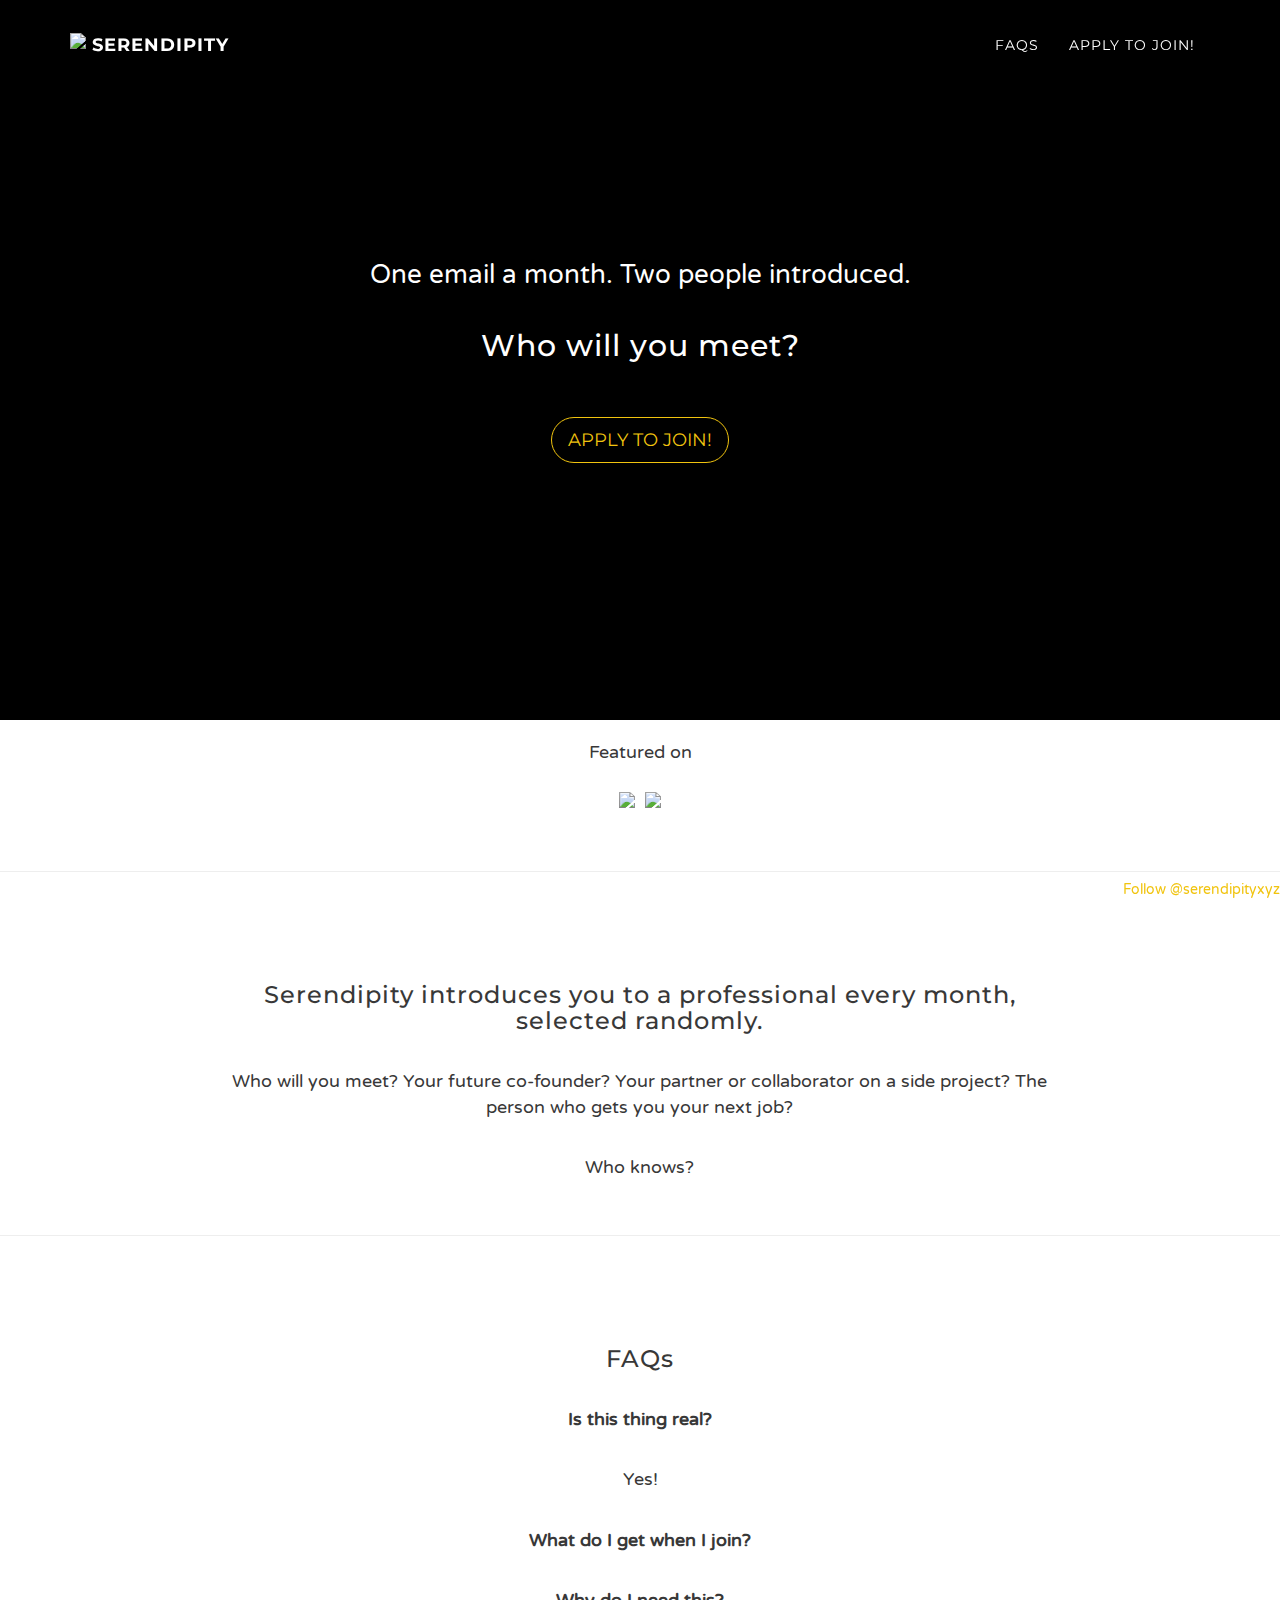
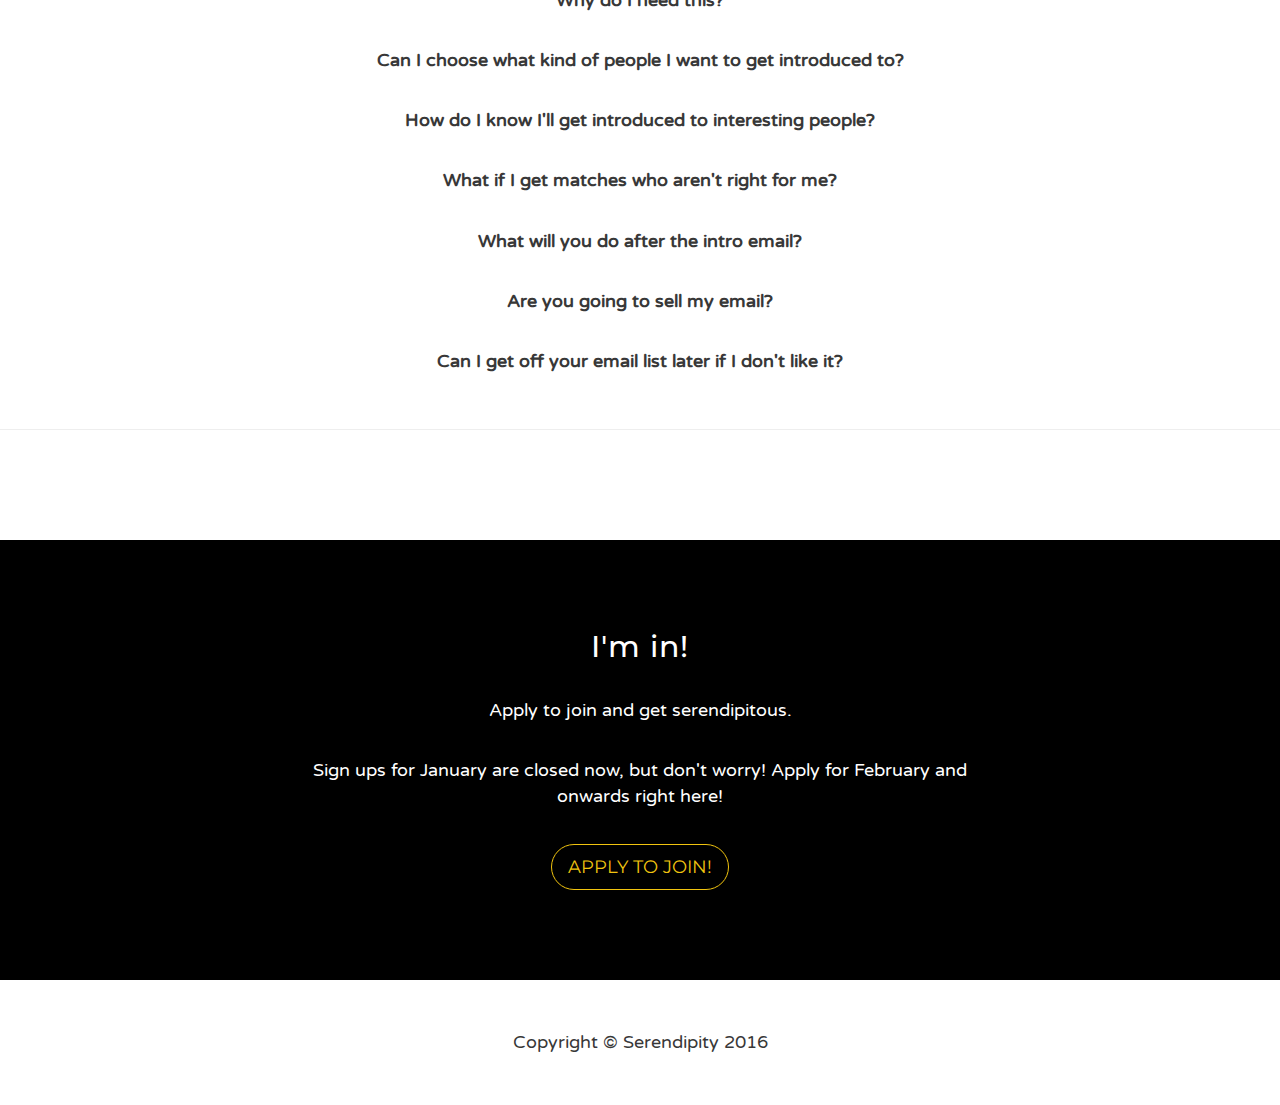
==== index.html @ 8b96f051 "Update index.html" ====
<!DOCTYPE html>
<html lang="en">

<head>

    <meta charset="utf-8">
    <meta http-equiv="X-UA-Compatible" content="IE=edge">
    <meta name="viewport" content="width=device-width, initial-scale=1">
    <meta name="description" content="">
    <meta name="author" content="">

    <title>Serendipity - One email every month. Two people introduced.</title>
    <link rel="icon" href="http://i.imgur.com/Yz4A1Bj.png" type="image/gif" sizes="16x16">

    <!-- Bootstrap Core CSS -->
    <link href="bootstrap.min.css" rel="stylesheet">

    <!-- Custom CSS -->
    <link href="grayscale.css" rel="stylesheet">

    <!-- Custom Fonts -->
    <link rel="stylesheet" href="https://maxcdn.bootstrapcdn.com/font-awesome/4.4.0/css/font-awesome.min.css">
    <link href='https://fonts.googleapis.com/css?family=Montserrat' rel='stylesheet' type='text/css'>
    <link href='https://fonts.googleapis.com/css?family=Varela+Round' rel='stylesheet' type='text/css'>

    <!-- HTML5 Shim and Respond.js IE8 support of HTML5 elements and media queries -->
    <!-- WARNING: Respond.js doesn't work if you view the page via file:// -->
    <!--[if lt IE 9]>
        <script src="https://oss.maxcdn.com/libs/html5shiv/3.7.0/html5shiv.js"></script>
        <script src="https://oss.maxcdn.com/libs/respond.js/1.4.2/respond.min.js"></script>
    <![endif]-->
    <meta name="google-site-verification" content="28m74o9dA60mGD3fn4cPg3nsKk5irA3Jz4D-Pbw8WRc" />

</head>

<body id="page-top" data-spy="scroll" data-target=".navbar-fixed-top">

    <!-- Navigation -->
    <nav class="navbar navbar-custom navbar-fixed-top" role="navigation">
        <div class="container">
            <div class="navbar-header">
                <button type="button" class="navbar-toggle" data-toggle="collapse" data-target=".navbar-main-collapse">
                    <i class="fa fa-bars"></i>
                </button>
                <a class="navbar-brand page-scroll" href="#page-top">
                    <span><img style="max-width:45px; margin-top: -10px;" src="http://i.imgur.com/E6O4KCc.png" /></span> Serendipity
                </a>
            </div>

            <!-- Collect the nav links, forms, and other content for toggling -->
            <div class="collapse navbar-collapse navbar-right navbar-main-collapse">
                <ul class="nav navbar-nav">
                    <!-- Hidden li included to remove active class from about link when scrolled up past about section -->
                    <li class="hidden">
                        <a href="#page-top"></a>
                    </li>
                    <li>
                        <a class="page-scroll" href="#faq">FAQs</a>
                    </li>
                    <li>
                        <a class="page-scroll" href="#signup">Apply to Join!</a>
                    </li>
                    
                </ul>
            </div>
            <!-- /.navbar-collapse -->
        </div>
        <!-- /.container -->
    </nav>

    <!-- Intro Header -->
    <header class="intro">
        <div class="intro-body">
            <div class="container">
                <div class="row">
                    <div class="col-md-8 col-md-offset-2">
                        <p class="intro-text">One email a month. Two people introduced.</p>
                        <h2>Who will you meet?</h2>
                        <br>
                        <a href="https://getserendipity.typeform.com/to/NiIp1U" class="btn btn-default btn-lg">Apply to join!</a>
                        <!--
                        <a href="#intro-punchline" class="btn btn-circle page-scroll">
                            <i class="fa fa-angle-double-down animated"></i> 
                        </a>
                        -->
                    </div>
                </div>
            </div>
        </div>
    </header>

    <section class="container content-section text-center" style="padding-top:20px">
        <div class="featured">
            <div class="row">
                <div class="col-lg-8 col-lg-offset-2">
                <div>
                    <p align="center">Featured on<br><br>
                    <span style="display:inline-block;margin-left:auto;margin-right:auto"><a href="https://www.producthunt.com/tech/serendipity"><img class="img-responsive" style="max-width:200px;" src="http://i.imgur.com/WliPKpY.png" /></a></span>
                    <span style="display:inline-block;margin-left:auto;margin-right:auto"><br></span>
                    <span style="display:inline-block;margin-left:auto;margin-right:auto"><a href="/"><img class="img-responsive" style="max-width:100px;" src="http://i.imgur.com/f9GKhGF.png" /></a></span>
                    </p>
                </div>
                </div>
            </div>
        </div>
    </section>

    <hr>

    <!-- Intro text Section -->
    <section id="intro-punchline" class="container content-section text-center" style="width:100%">
        <div class="row">
            <div class="col-lg-8 col-lg-offset-2">
                <h3>Serendipity introduces you to a professional every month, selected randomly.</h3>
                <p>Who will you meet? Your future co-founder? Your partner or collaborator on a side project? The person who gets you your next job?</p>
                <p>Who knows?</p>
            </div>
        </div>
    </section>

    <hr>

    <!-- Faq Section -->
    <section id="faq" class="container content-section text-center">
        <div class="row">
            <div id="accordion">
            <div class="col-lg-8 col-lg-offset-2">
                <h3>FAQs</h3>
                <p class="accordion-toggle"><b>Is this thing real?</p></b>
                <p class="accordion-content default">Yes!</p>
                <p class="accordion-toggle"><b>What do I get when I join?</p></b>
                <p class="accordion-content">You get one email every month, introducing you and another awesome person to each other.<br> <img class="img-responsive" src="http://i.imgur.com/j8znBIa.png" alt="introemail"> </p>
                <p class="accordion-toggle"><b>Why do I need this?</p></b>
                <ul class="accordion-content">
                    <p><i><b>Don't annoy people.</i></b> Random emails to people asking to meet for coffee/Skype are annoying. With Serendipity, you get intro'd to people who want to be intro'd to you.</p>
                    <p><i><b>Saves you from the tyranny of choice.</i></b> <a href="https://en.wikipedia.org/wiki/Overchoice">Research</a> shows that too much choice leads to inaction. Just the sight of the hundreds of people in your Linkedin, Twitter, Slack groups, About.me, Facebook and other networks can be overwhelming. Inundated with people you could possibly chat with, you end up chatting with nobody. Serendipity attempts to solve this by limiting the number of people you meet to just one -- which gives both of you enough time to actually chat and get to know each other.</p>
                    <p><i><b>Lazy people friendly.</i></b> Have you signed up for a new networking platform, given it a desultory look, and then never tried it again? Yes, we've done it too. It's too much work. But now you don't need to really DO anything -- just wait for your email intro to arrive!</p>
                    <p><i><b>It's fun!</i></b> It's like a present in your inbox every month!</p>
                </ul>
                <p class="accordion-toggle"><b>Can I choose what kind of people I want to get introduced to?</p></b>
                <p class="accordion-content">You can choose by job/industry, or go full random. If we can't find anyone in the category you want, we'll send a random match. We're planning to introduce further filters (cities, to start with) soon.</p>
                <p class="accordion-toggle"><b>How do I know I'll get introduced to interesting people?</p></b>
                <p class="accordion-content">All sign ups will be manually screened.</p>
                <p class="accordion-toggle"><b>What if I get matches who aren't right for me?</p></b>
                <p class="accordion-content">That might happen. But then when it works, you might get connected to someone who changes everything, which will make up for it hundreds of thousands of times over. Honestly, I don't know. You don't either. I guess there's only one way to find out.</p>
                <p class="accordion-toggle"><b>What will you do after the intro email?</p></b>
                <p class="accordion-content">Nothing. :) It's up to you both to take it forward from there.</p>
                <p class="accordion-toggle"><b>Are you going to sell my email?</p></b>
                <p class="accordion-content">Never! Pinky promise.</p>
                <p class="accordion-toggle"><b>Can I get off your email list later if I don't like it?</b></p>
                <p class="accordion-content">NEVER. YOUR SOUL AND EMAIL ADDRESS ARE OURS. <sup>Just kidding, of course you can.</sup></p>
            </div>
            </div>
        </div>
    </section>

    <hr>

        
    <!-- Sign Up Section -->
    <section id="signup" class="content-section text-center">
        <div class="download-section">
            <div class="container">
                <div class="col-lg-8 col-lg-offset-2">
                    <h2>I'm in!</h2>
                    <p>Apply to join and get serendipitous.</p>
                    <p>Sign ups for January are closed now, but don't worry! Apply for February and onwards right here!</p>
                    <a href="https://getserendipity.typeform.com/to/xKT5cx" class="btn btn-default btn-lg">Apply to Join!</a>
                </div>
            </div>
        </div>
    </section>
    
    <!-- Footer -->
    <footer>
        <div class="container text-center">
            <p>Copyright &copy; Serendipity 2016</p>
            <div id="twitter-follow" style="border:0;position:fixed;bottom:0px;right:0;}">
            <a href="https://twitter.com/serendipityxyz" class="twitter-follow-button" data-show-count="false" data-size="large">Follow @serendipityxyz</a>
            <script>!function(d,s,id){var js,fjs=d.getElementsByTagName(s)[0],p=/^http:/.test(d.location)?'http':'https';if(!d.getElementById(id)){js=d.createElement(s);js.id=id;js.src=p+'://platform.twitter.com/widgets.js';fjs.parentNode.insertBefore(js,fjs);}}(document, 'script', 'twitter-wjs');
            </script>
        </div>
        </div>
    </footer>

    <!-- jQuery -->
    <script src="jquery.js"></script>

    <!-- Bootstrap Core JavaScript -->
    <script src="bootstrap.min.js"></script>

    <!-- Plugin JavaScript -->
    <script src="jquery.easing.min.js"></script>

    <!-- Google Maps API Key - Use your own API key to enable the map feature. More information on the Google Maps API can be found at https://developers.google.com/maps/ -->
    <script type="text/javascript" src="https://maps.googleapis.com/maps/api/js?key=AIzaSyCRngKslUGJTlibkQ3FkfTxj3Xss1UlZDA&sensor=false"></script>

    <!-- Custom Theme JavaScript -->
    <script src="grayscale.js"></script>
    
    <script>
  (function(i,s,o,g,r,a,m){i['GoogleAnalyticsObject']=r;i[r]=i[r]||function(){
  (i[r].q=i[r].q||[]).push(arguments)},i[r].l=1*new Date();a=s.createElement(o),
  m=s.getElementsByTagName(o)[0];a.async=1;a.src=g;m.parentNode.insertBefore(a,m)
  })(window,document,'script','//www.google-analytics.com/analytics.js','ga');

  ga('create', 'UA-35804982-5', 'auto');
  ga('send', 'pageview');

    </script>

   

</body>

</html>
---- grayscale.css ----
/*!
 * Start Bootstrap - Grayscale Bootstrap Theme (http://startbootstrap.com)
 * Code licensed under the Apache License v2.0.
 * For details, see http://www.apache.org/licenses/LICENSE-2.0.
 Images are here: http://imgur.com/E6O4KCc
 */

body {
    width: 100%;
    height: 100%;
    font-family: 'Varela Round',Lora,"Helvetica Neue",Helvetica,Arial,sans-serif;
    color: #383838;
    background-color: #ffffff;
}

html {
    width: 100%;
    height: 100%;
}

h1,
h2,
h3,
h4,
h5,
h6 {
    margin: 0 0 35px;
   /* text-transform: uppercase; */
    font-family: Montserrat,Raleway,"Helvetica Neue",Helvetica,Arial,sans-serif;
    font-weight: 500;
    letter-spacing: 1px;
}

p {
    margin: 0 0 25px;
    font-size: 18px;
    line-height: 1.5;
}

@media(min-width:768px) {
    p {
        margin: 0 0 35px;
        font-size: 18px;
        line-height: 1.4;
    }
}

a {
    color: #f1c40f;
    -webkit-transition: all .2s ease-in-out;
    -moz-transition: all .2s ease-in-out;
    transition: all .2s ease-in-out;
}

a:hover,
a:focus {
    text-decoration: none;
    color: #f18c0f;
}

.light {
    font-weight: 400;
}

.navbar-custom {
    margin-bottom: 0;
    border-bottom: 1px solid rgba(255,255,255,.3);
    text-transform: uppercase;
    font-family: Raleway, Montserrat,"Helvetica Neue",Helvetica,Arial,sans-serif;
    background-color: #000;
}

.navbar-custom .navbar-brand {
    font-weight: 700;
}

.navbar-custom .navbar-brand:focus {
    outline: 0;
}

.navbar-custom .navbar-brand .navbar-toggle {
    padding: 4px 6px;
    font-size: 16px;
    color: #fff;
}

.navbar-custom .navbar-brand .navbar-toggle:focus,
.navbar-custom .navbar-brand .navbar-toggle:active {
    outline: 0;
}

.navbar-custom a {
    color: #fff;
}

.navbar-custom .nav li a {
    -webkit-transition: background .3s ease-in-out;
    -moz-transition: background .3s ease-in-out;
    transition: background .3s ease-in-out;
}

.navbar-custom .nav li a:hover {
    outline: 0;
    color: rgba(255,255,255,.8);
    background-color: transparent;
}

.navbar-custom .nav li a:focus,
.navbar-custom .nav li a:active {
    outline: 0;
    background-color: transparent;
}

.navbar-custom .nav li.active {
    outline: 0;
}

.navbar-custom .nav li.active a {
    background-color: rgba(255,255,255,.3);
}

.navbar-custom .nav li.active a:hover {
    color: #fff;
}

@media(min-width:768px) {
    .navbar-custom {
        padding: 20px 0;
        border-bottom: 0;
        letter-spacing: 1px;
        background: 0 0;
        -webkit-transition: background .5s ease-in-out,padding .5s ease-in-out;
        -moz-transition: background .5s ease-in-out,padding .5s ease-in-out;
        transition: background .5s ease-in-out,padding .5s ease-in-out;
    }

    .navbar-custom.top-nav-collapse {
        padding: 0;
        border-bottom: 1px solid rgba(255,255,255,.3);
        background: #000;
    }
}

.intro {
    display: table;
    width: 100%;
    height: auto;
    padding: 100px 0;
    text-align: center;
    color: #ffffff;
    background: linear-gradient(rgba(0, 0, 0, 0.9), rgba(0, 0, 0, 0.9)), url(http://i.imgur.com/QYKtIIO.jpg) ;
    background-color: #000;
    -webkit-background-size: cover;
    -moz-background-size: cover;
    background-size: cover;
    -o-background-size: cover;
}

.intro .intro-body {
    display: table-cell;
    vertical-align: middle;
}

.intro .intro-body .brand-heading {
    font-size: 40px;
}

.intro .intro-body .intro-text {
    font-size: 18px;
}

@media(min-width:768px) {
    .intro {
        height: 80%;
        padding: 0;
    }

    .intro .intro-body .brand-heading {
        font-size: 100px;
    }

    .intro .intro-body .intro-text {
        font-size: 26px;
    }
}

.btn-circle {
    width: 70px;
    height: 70px;
    margin-top: 15px;
    padding: 7px 16px;
    border: 2px solid #fff;
    border-radius: 100%!important;
    font-size: 40px;
    color: #fff;
    background: 0 0;
    -webkit-transition: background .3s ease-in-out;
    -moz-transition: background .3s ease-in-out;
    transition: background .3s ease-in-out;
}

.btn-circle:hover,
.btn-circle:focus {
    outline: 0;
    color: #fff;
    background: rgba(255,255,255,.1);
}

.btn-circle i.animated {
    -webkit-transition-property: -webkit-transform;
    -webkit-transition-duration: 1s;
    -moz-transition-property: -moz-transform;
    -moz-transition-duration: 1s;
}

.btn-circle:hover i.animated {
    -webkit-animation-name: pulse;
    -moz-animation-name: pulse;
    -webkit-animation-duration: 1.5s;
    -moz-animation-duration: 1.5s;
    -webkit-animation-iteration-count: infinite;
    -moz-animation-iteration-count: infinite;
    -webkit-animation-timing-function: linear;
    -moz-animation-timing-function: linear;
}

@-webkit-keyframes pulse {    
    0% {
        -webkit-transform: scale(1);
        transform: scale(1);
    }

    50% {
        -webkit-transform: scale(1.2);
        transform: scale(1.2);
    }

    100% {
        -webkit-transform: scale(1);
        transform: scale(1);
    }
}

@-moz-keyframes pulse {    
    0% {
        -moz-transform: scale(1);
        transform: scale(1);
    }

    50% {
        -moz-transform: scale(1.2);
        transform: scale(1.2);
    }

    100% {
        -moz-transform: scale(1);
        transform: scale(1);
    }
}

.content-section {
    padding-top: 100px;
}

.download-section {
    width: 100%;
    padding: 50px 0;
    color: #fff;
    background: linear-gradient(rgba(0, 0, 0, 0.9), rgba(0, 0, 0, 0.9)), url(http://i.imgur.com/XuNB7FC.jpg) no-repeat center center scroll;
    background-color: #000;
    -webkit-background-size: cover;
    -moz-background-size: cover;
    background-size: cover;
    -o-background-size: cover;
}

#map {
    width: 100%;
    height: 200px;
    margin-top: 100px;
}

@media(min-width:767px) {
    .content-section {
        padding-top: 90px;
    }

    .download-section {
        padding: 90px 0;
    }

    #map {
        height: 400px;
        margin-top: 250px;
    }
}

.btn {
    border-radius: 0;
    text-transform: uppercase;
    font-family: Raleway, Montserrat,"Helvetica Neue",Helvetica,Arial,sans-serif;
    font-weight: 400;
    -webkit-transition: all .3s ease-in-out;
    -moz-transition: all .3s ease-in-out;
    transition: all .3s ease-in-out;
}

.btn-default {
    border: 1px solid #f1c40f;
    color: #f1c40f;
    background-color: transparent;
    border-radius: 24px
}

.btn-default:hover,
.btn-default:focus {
    border: 1px solid #f1c40f;
    outline: 0;
    color: #000;
    background-color: #f1c40f;
}

ul.banner-social-buttons {
    margin-top: 0;
}

@media(max-width:1199px) {
    ul.banner-social-buttons {
        margin-top: 15px;
    }
}

@media(max-width:767px) {
    ul.banner-social-buttons li {
        display: block;
        margin-bottom: 20px;
        padding: 0;
    }

    ul.banner-social-buttons li:last-child {
        margin-bottom: 0;
    }
}

footer {
    padding: 50px 0;
}

footer p {
    margin: 0;
}

::-moz-selection {
    text-shadow: none;
    background: #fcfcfc;
    background: rgba(255,255,255,.2);
}

::selection {
    text-shadow: none;
    background: #fcfcfc;
    background: rgba(255,255,255,.2);
}

img::selection {
    background: 0 0;
}

img::-moz-selection {
    background: 0 0;
}

body {
    webkit-tap-highlight-color: rgba(255,255,255,.2);
}



.accordion-toggle {cursor: pointer;}
.accordion-content {display: none;}
.accordion-content.default {display: block;}

.well {
    background-color: #F5D657;
}

.img-circle {
    border-radius: 50%;
}
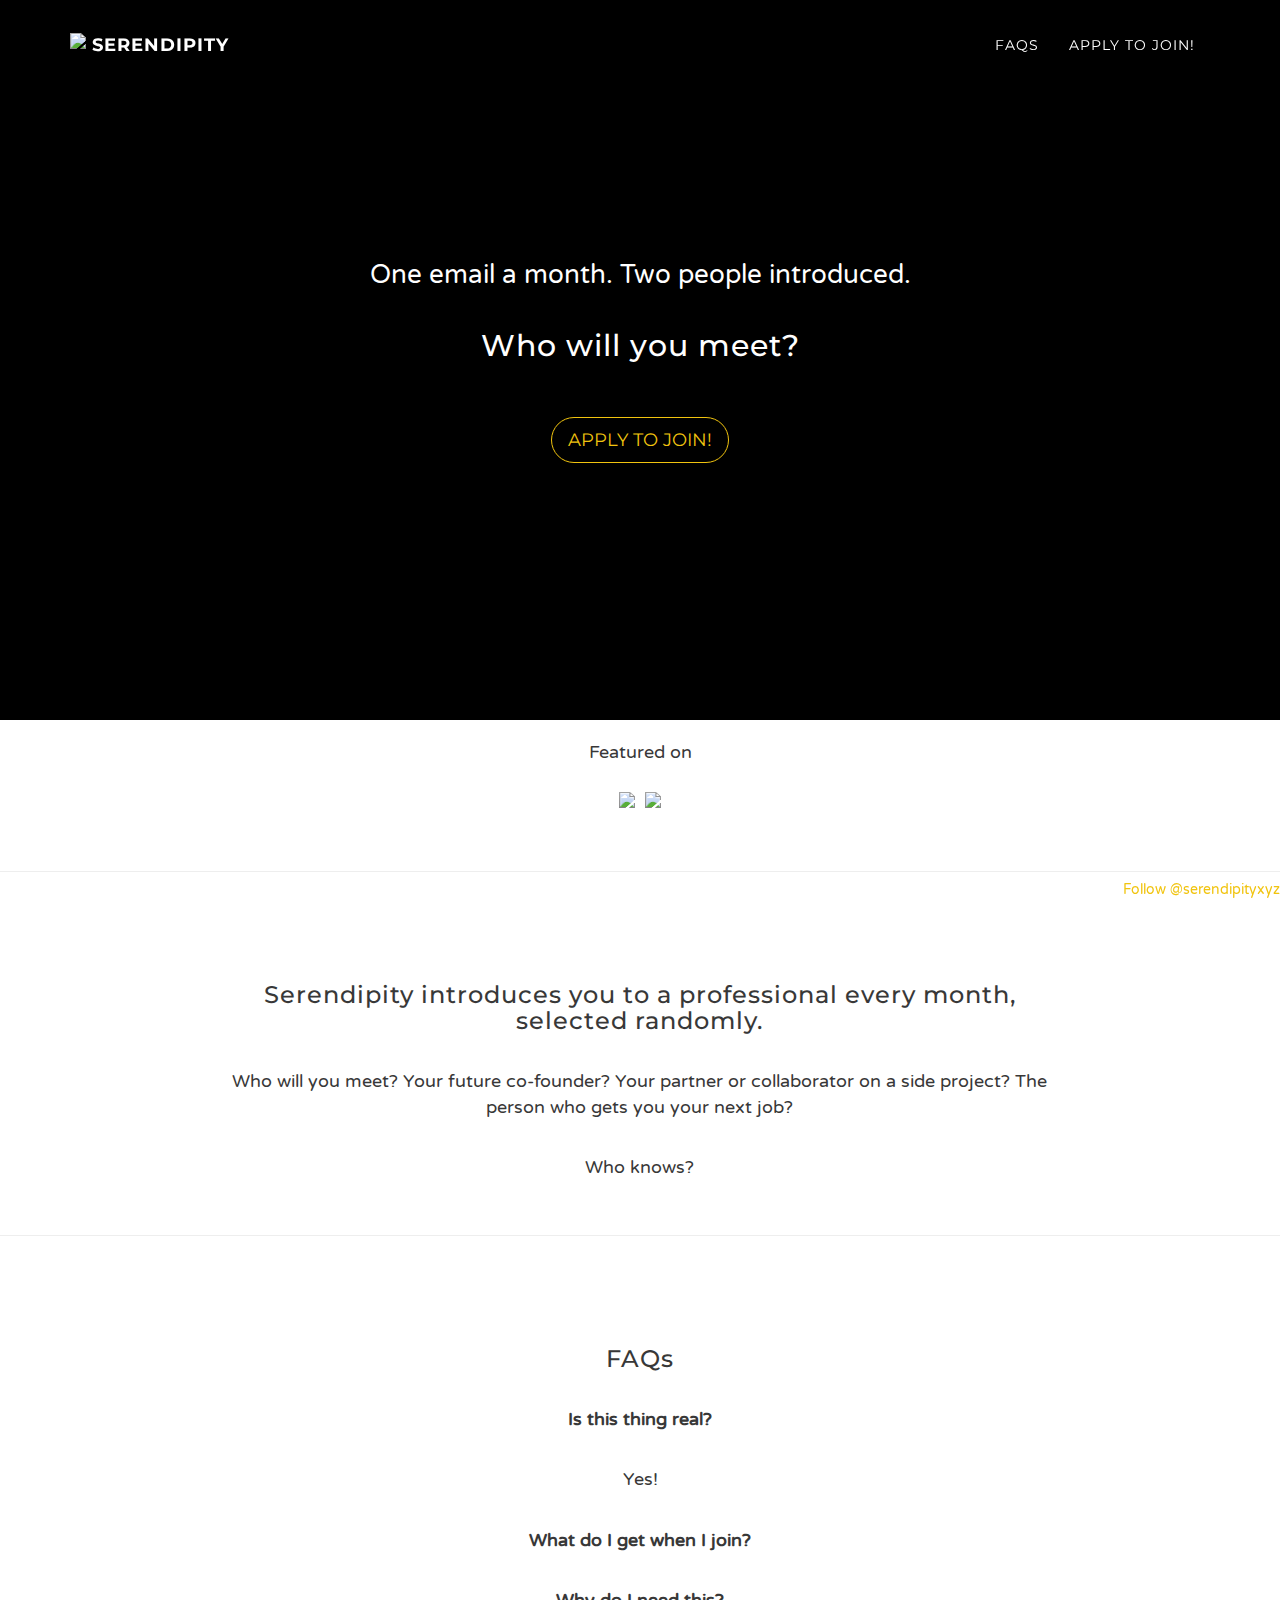
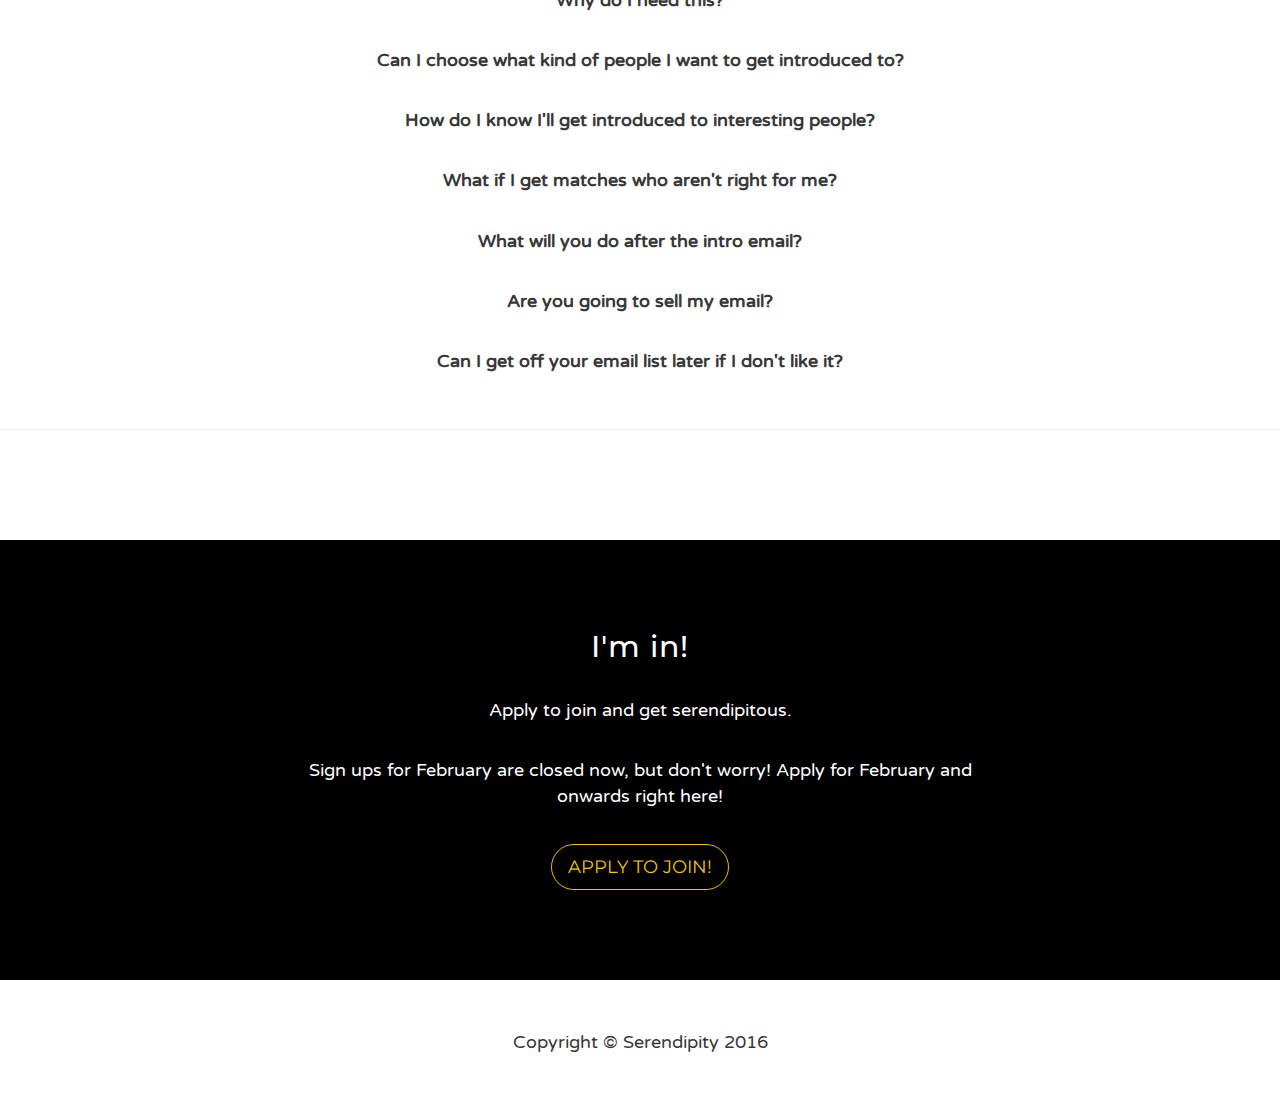
==== commit 1e97c912: "Update index.html" ====
--- a/index.html
+++ b/index.html
@@ -165,8 +165,8 @@
                 <div class="col-lg-8 col-lg-offset-2">
                     <h2>I'm in!</h2>
                     <p>Apply to join and get serendipitous.</p>
-                    <p>Sign ups for January are closed now, but don't worry! Apply for February and onwards right here!</p>
-                    <a href="https://getserendipity.typeform.com/to/xKT5cx" class="btn btn-default btn-lg">Apply to Join!</a>
+                    <p>Sign ups for February are closed now, but don't worry! Apply for February and onwards right here!</p>
+                    <a href="https://getserendipity.typeform.com/to/asyLt9" class="btn btn-default btn-lg">Apply to Join!</a>
                 </div>
             </div>
         </div>
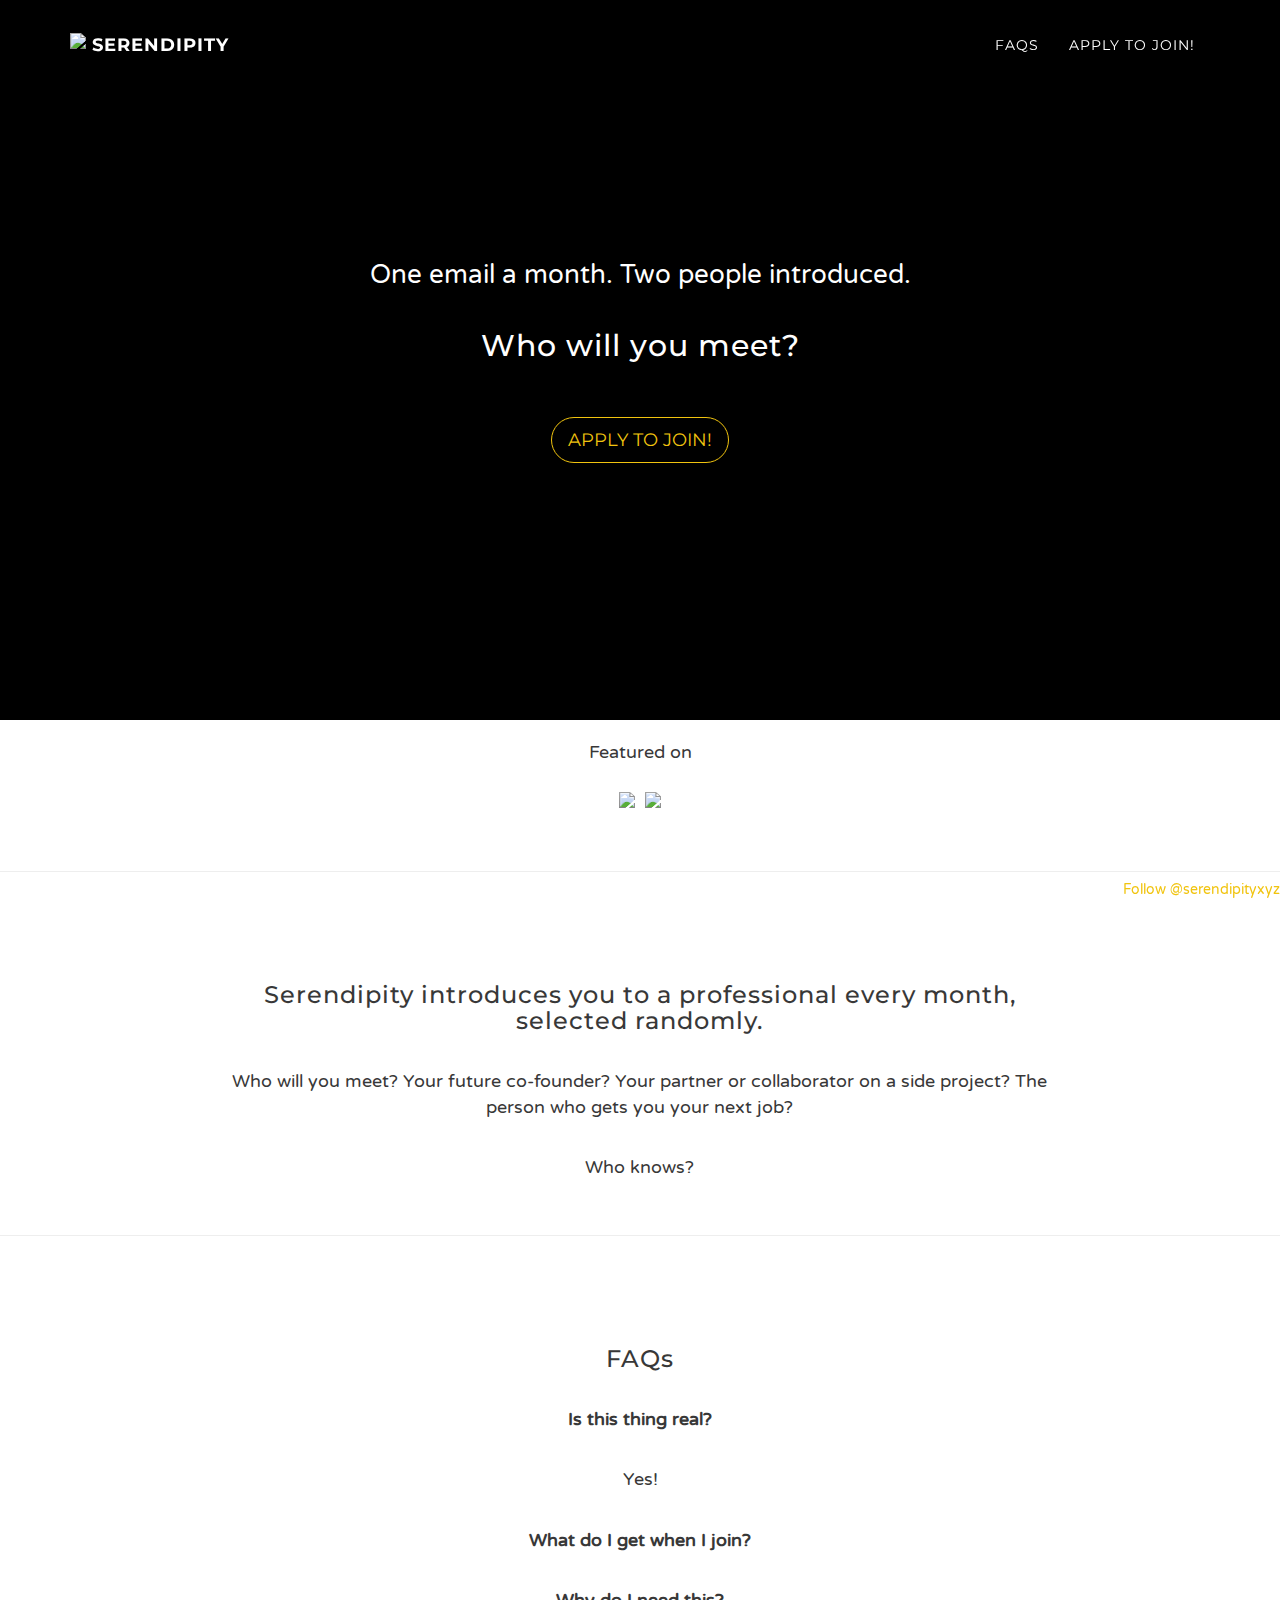
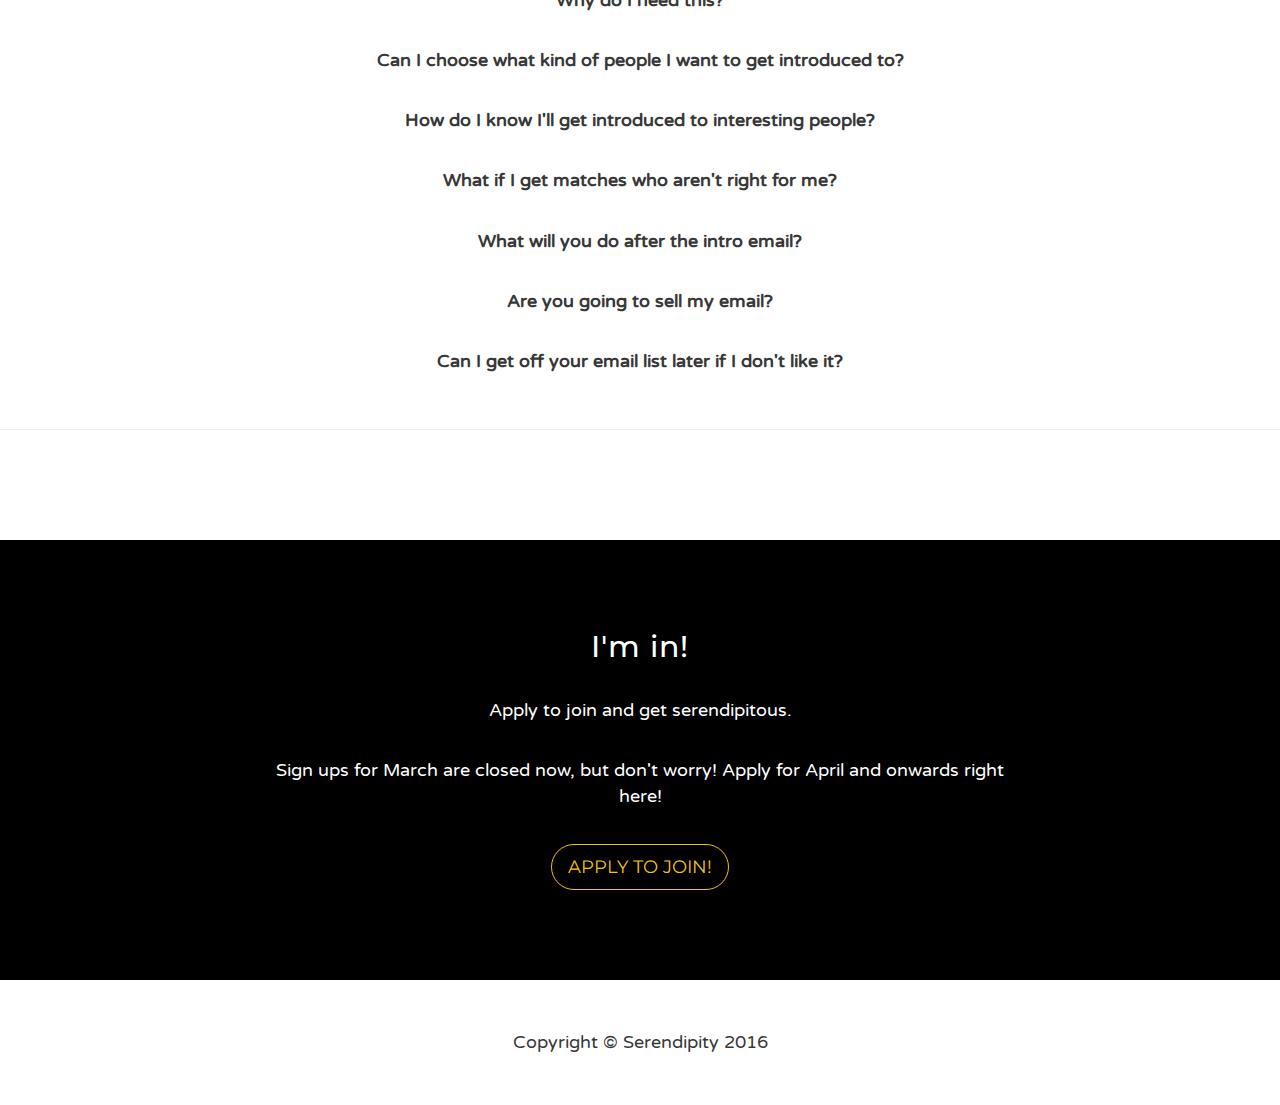
==== commit 3224e9ff: "Update index.html" ====
--- a/index.html
+++ b/index.html
@@ -139,7 +139,7 @@
                     <p><i><b>It's fun!</i></b> It's like a present in your inbox every month!</p>
                 </ul>
                 <p class="accordion-toggle"><b>Can I choose what kind of people I want to get introduced to?</p></b>
-                <p class="accordion-content">You can choose by job/industry, or go full random. If we can't find anyone in the category you want, we'll send a random match. We're planning to introduce further filters (cities, to start with) soon.</p>
+                <p class="accordion-content">You can choose by job/industry, and location, or go full random. If we can't find anyone in the category you want, we'll send a random match. We're planning to introduce further filters soon.</p>
                 <p class="accordion-toggle"><b>How do I know I'll get introduced to interesting people?</p></b>
                 <p class="accordion-content">All sign ups will be manually screened.</p>
                 <p class="accordion-toggle"><b>What if I get matches who aren't right for me?</p></b>
@@ -165,8 +165,8 @@
                 <div class="col-lg-8 col-lg-offset-2">
                     <h2>I'm in!</h2>
                     <p>Apply to join and get serendipitous.</p>
-                    <p>Sign ups for February are closed now, but don't worry! Apply for February and onwards right here!</p>
-                    <a href="https://getserendipity.typeform.com/to/asyLt9" class="btn btn-default btn-lg">Apply to Join!</a>
+                    <p>Sign ups for March are closed now, but don't worry! Apply for April and onwards right here!</p>
+                    <a href="https://getserendipity.typeform.com/to/cxTEae" class="btn btn-default btn-lg">Apply to Join!</a>
                 </div>
             </div>
         </div>
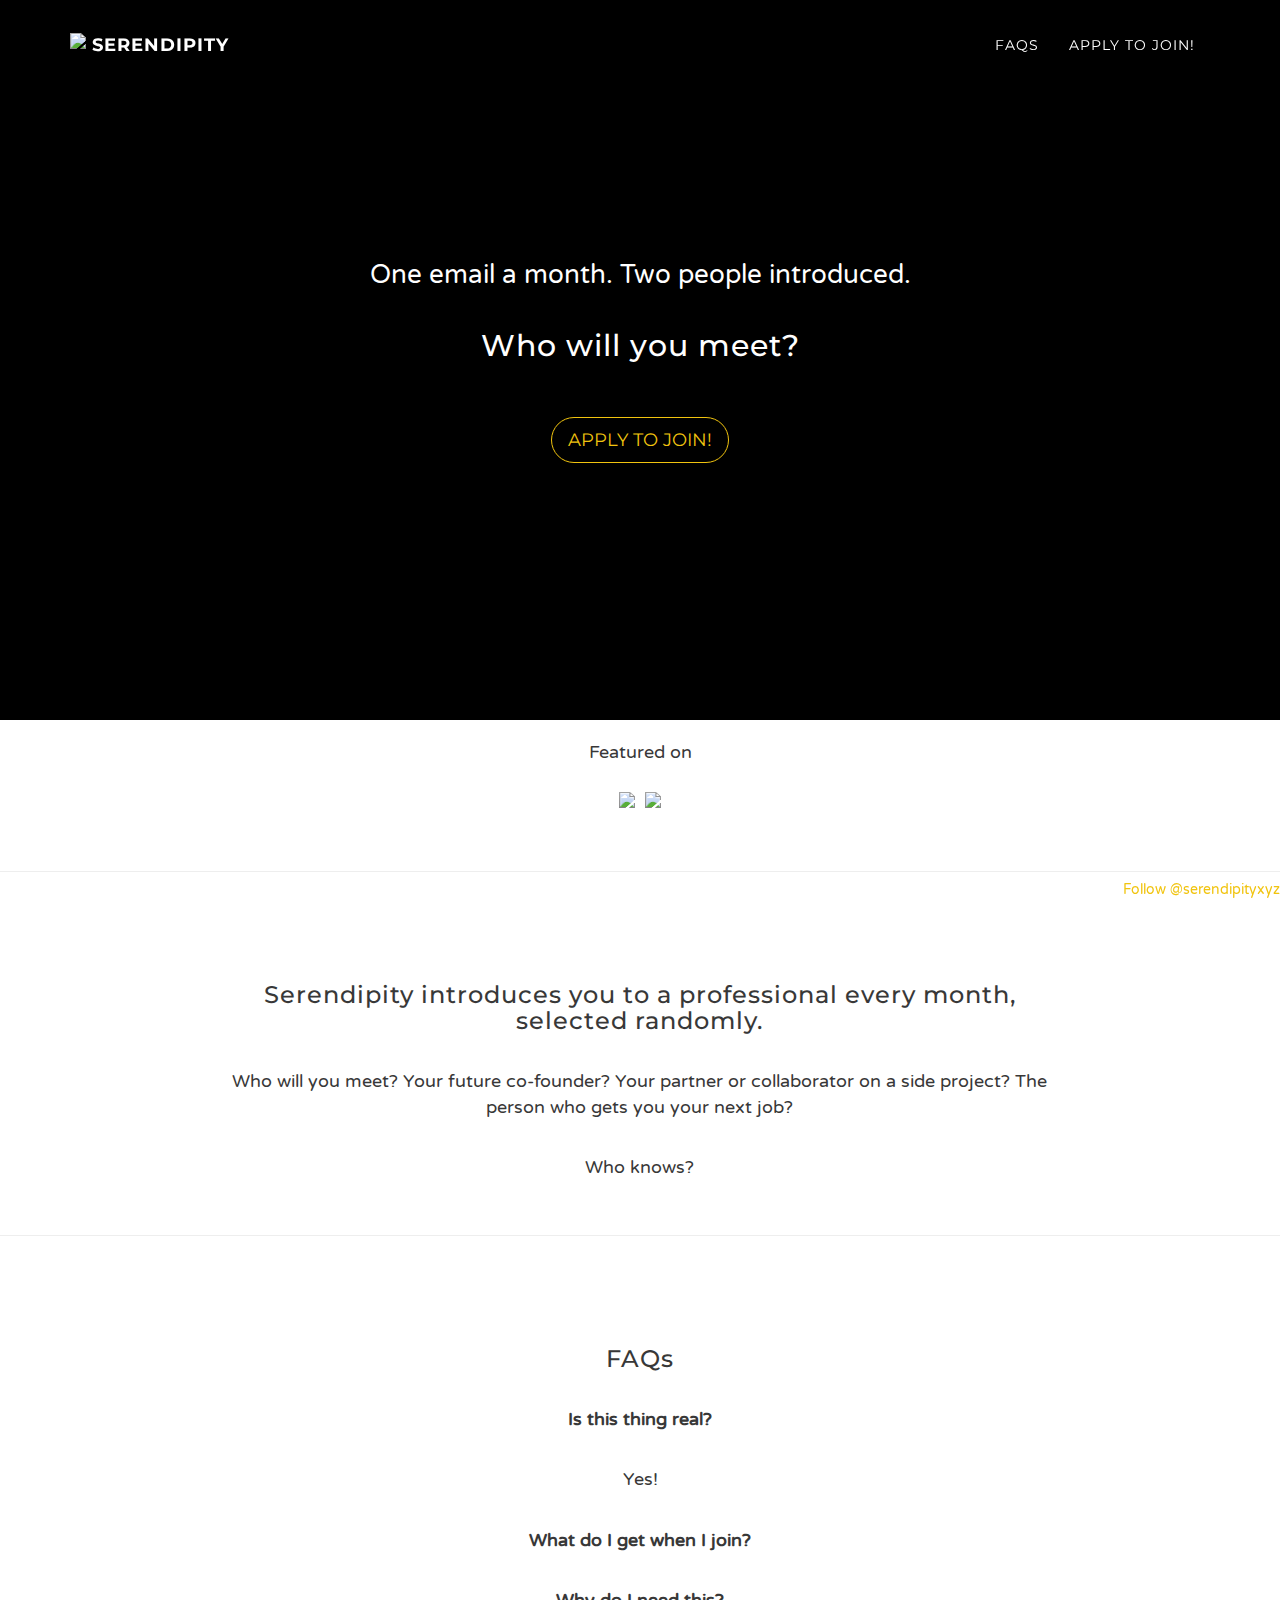
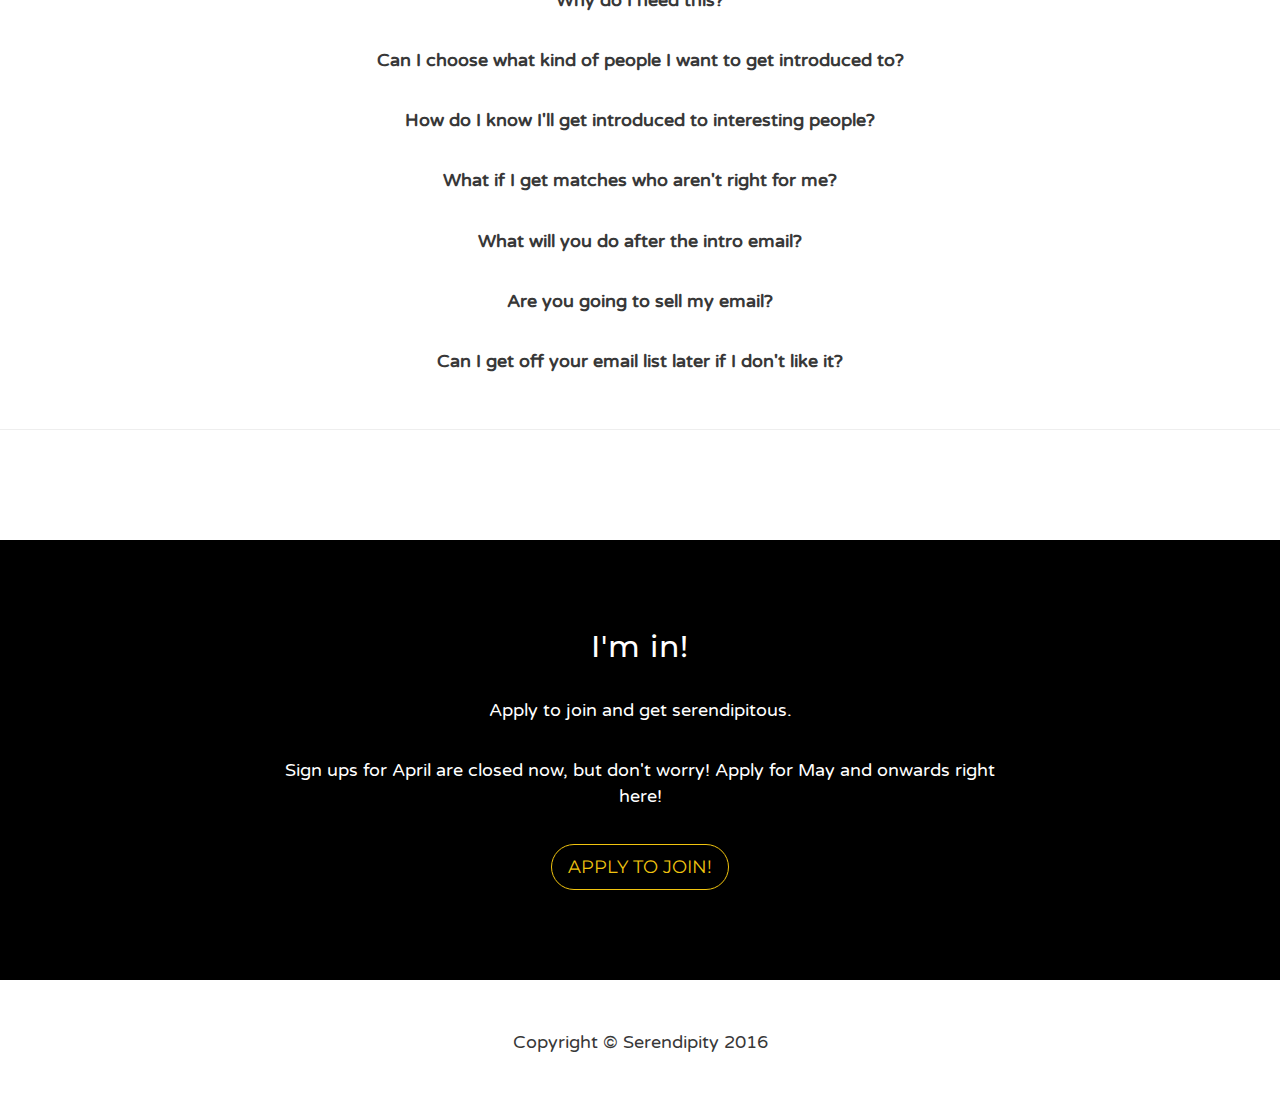
==== commit d6fbb0e2: "Update index.html" ====
--- a/index.html
+++ b/index.html
@@ -165,8 +165,8 @@
                 <div class="col-lg-8 col-lg-offset-2">
                     <h2>I'm in!</h2>
                     <p>Apply to join and get serendipitous.</p>
-                    <p>Sign ups for March are closed now, but don't worry! Apply for April and onwards right here!</p>
-                    <a href="https://getserendipity.typeform.com/to/cxTEae" class="btn btn-default btn-lg">Apply to Join!</a>
+                    <p>Sign ups for April are closed now, but don't worry! Apply for May and onwards right here!</p>
+                    <a href="https://getserendipity.typeform.com/to/tUrLGl" class="btn btn-default btn-lg">Apply to Join!</a>
                 </div>
             </div>
         </div>
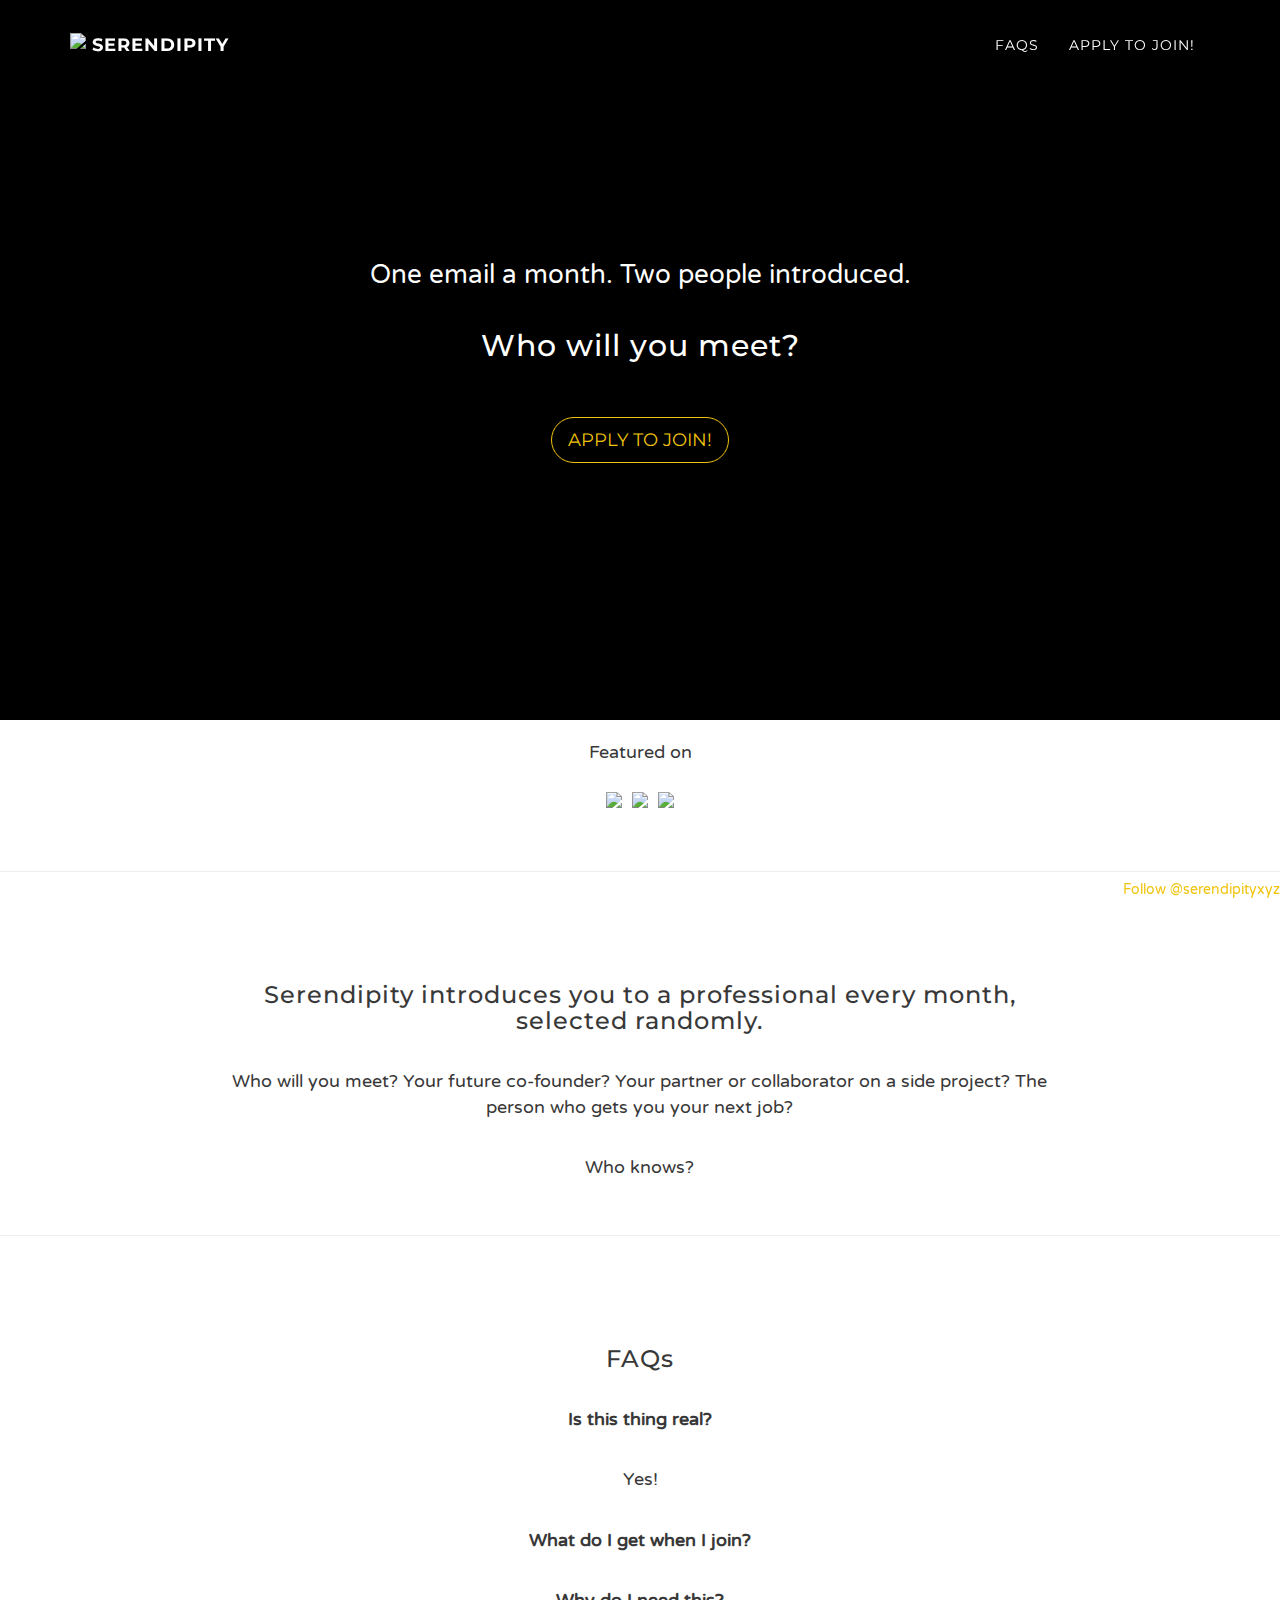
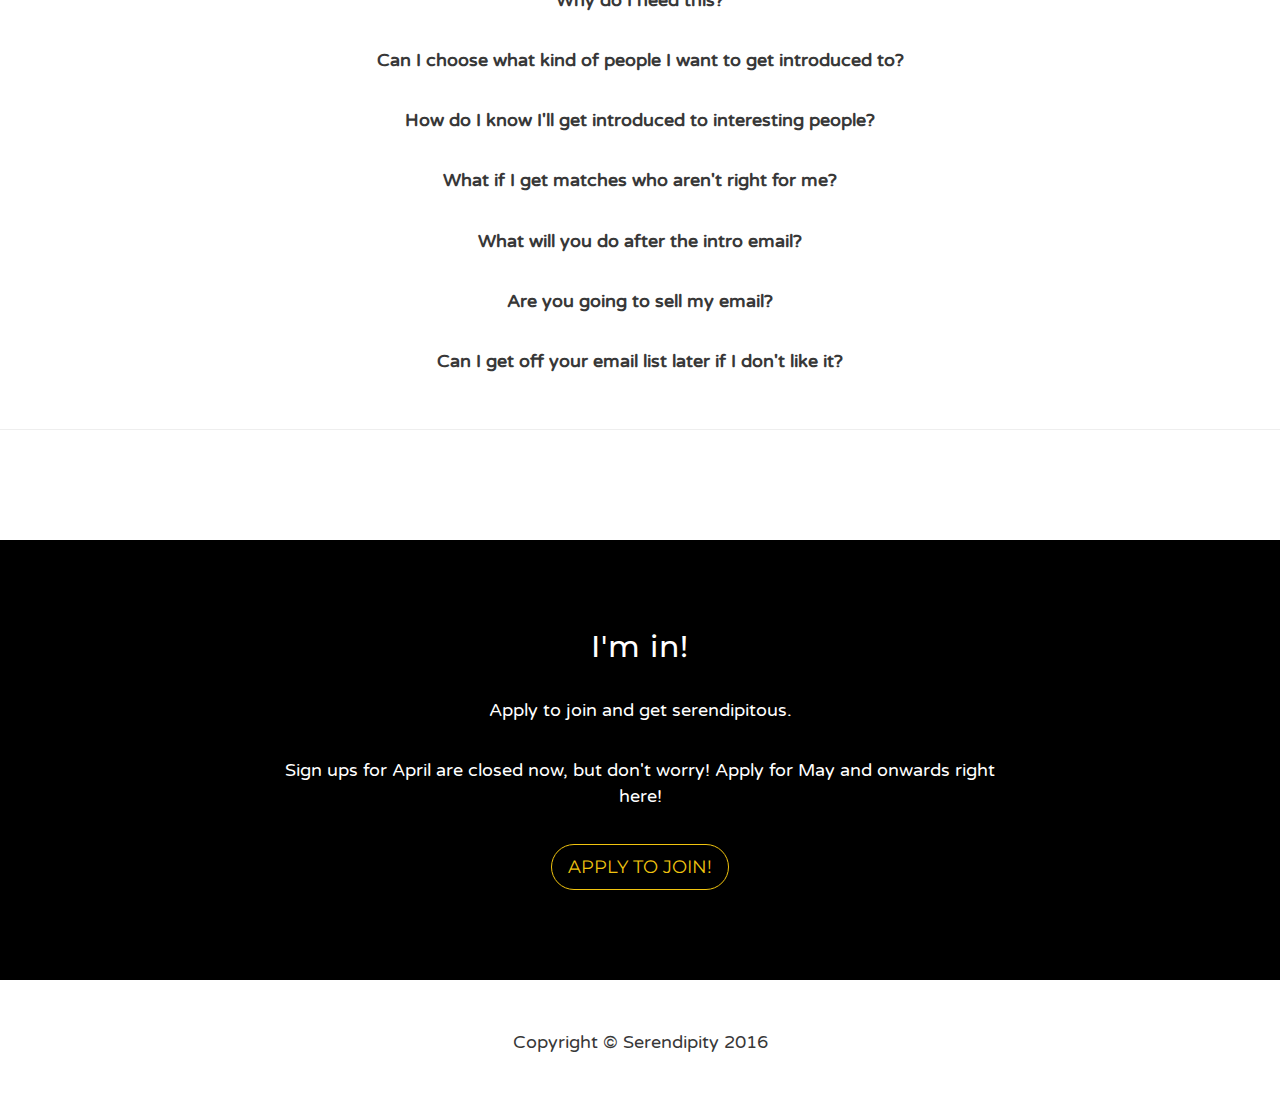
==== commit a7dd2476: "Update index.html" ====
--- a/index.html
+++ b/index.html
@@ -99,6 +99,8 @@
                     <span style="display:inline-block;margin-left:auto;margin-right:auto"><a href="https://www.producthunt.com/tech/serendipity"><img class="img-responsive" style="max-width:200px;" src="http://i.imgur.com/WliPKpY.png" /></a></span>
                     <span style="display:inline-block;margin-left:auto;margin-right:auto"><br></span>
                     <span style="display:inline-block;margin-left:auto;margin-right:auto"><a href="/"><img class="img-responsive" style="max-width:100px;" src="http://i.imgur.com/f9GKhGF.png" /></a></span>
+                   <span style="display:inline-block;margin-left:auto;margin-right:auto"><br></span>
+                    <span style="display:inline-block;margin-left:auto;margin-right:auto"><a href="/"><img class="img-responsive" style="max-width:100px;" src="http://i.imgur.com/QI2D4ig.png" /></a></span>
                     </p>
                 </div>
                 </div>
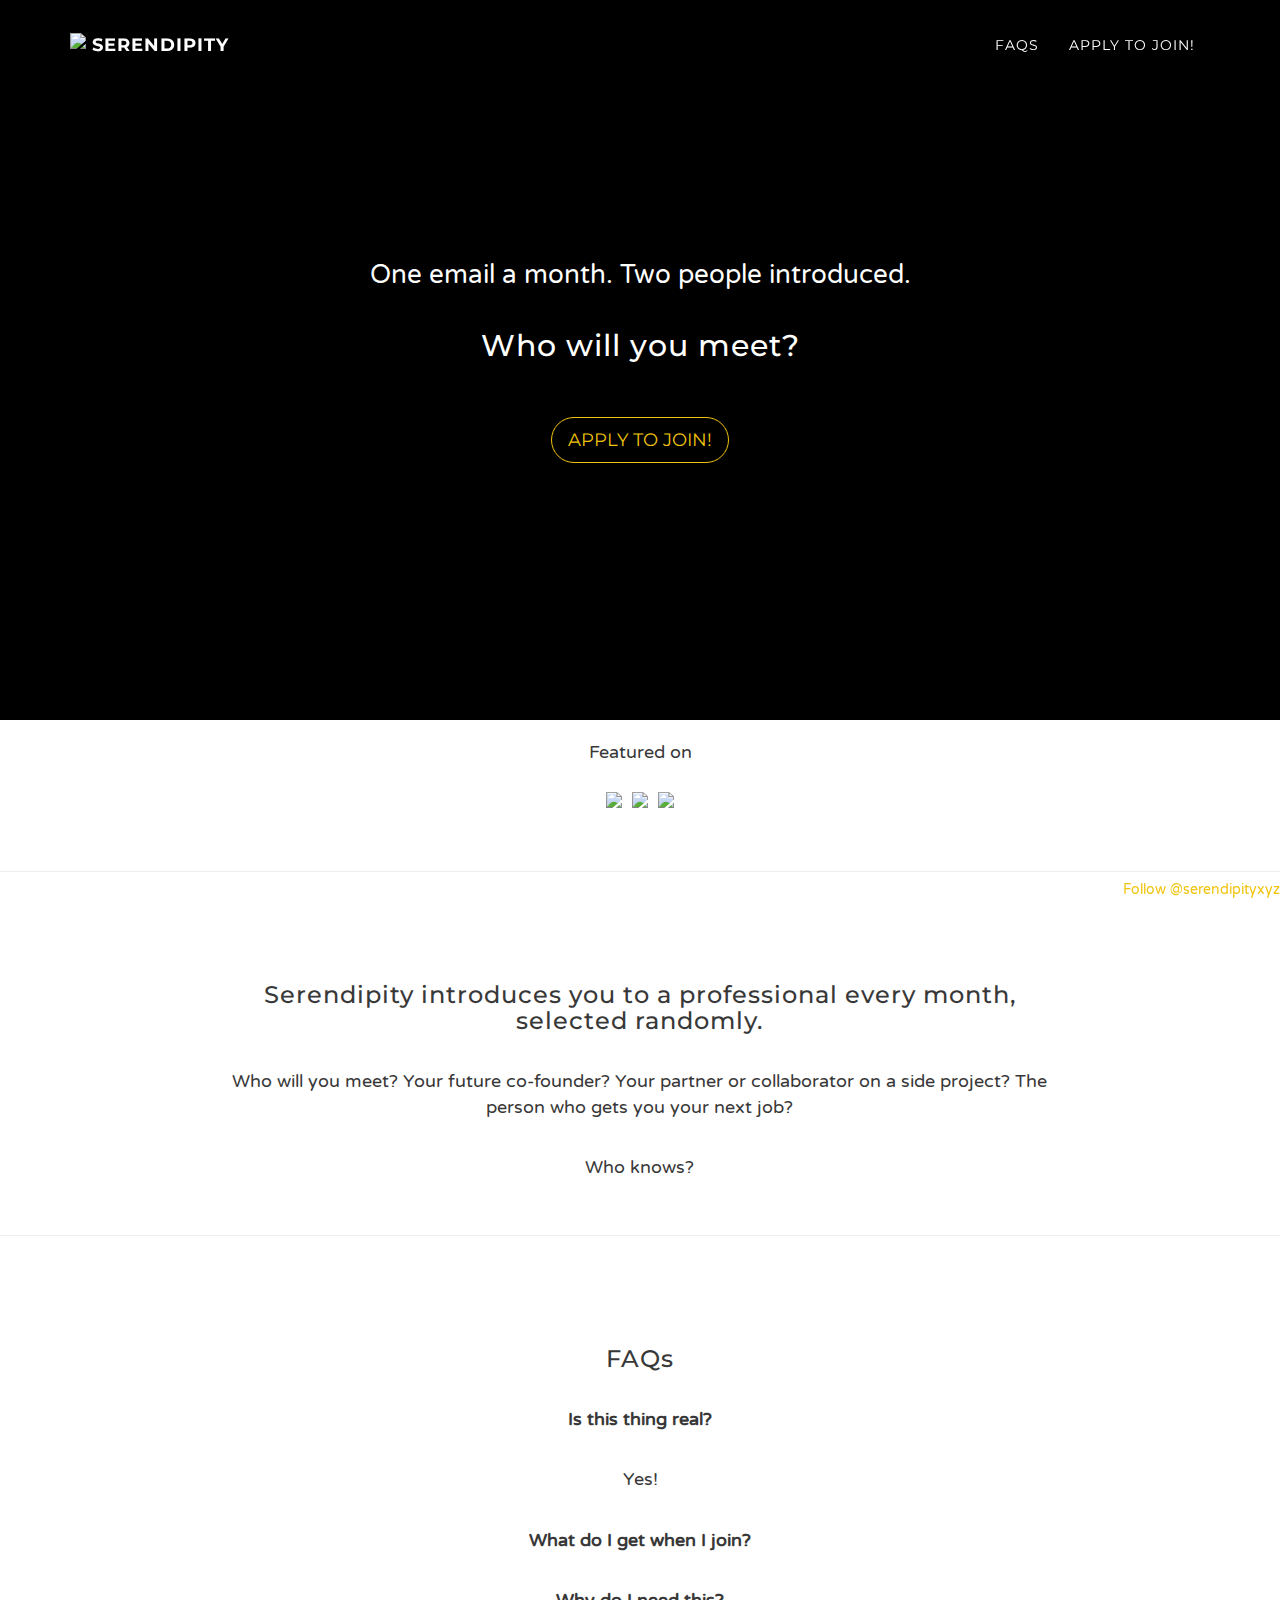
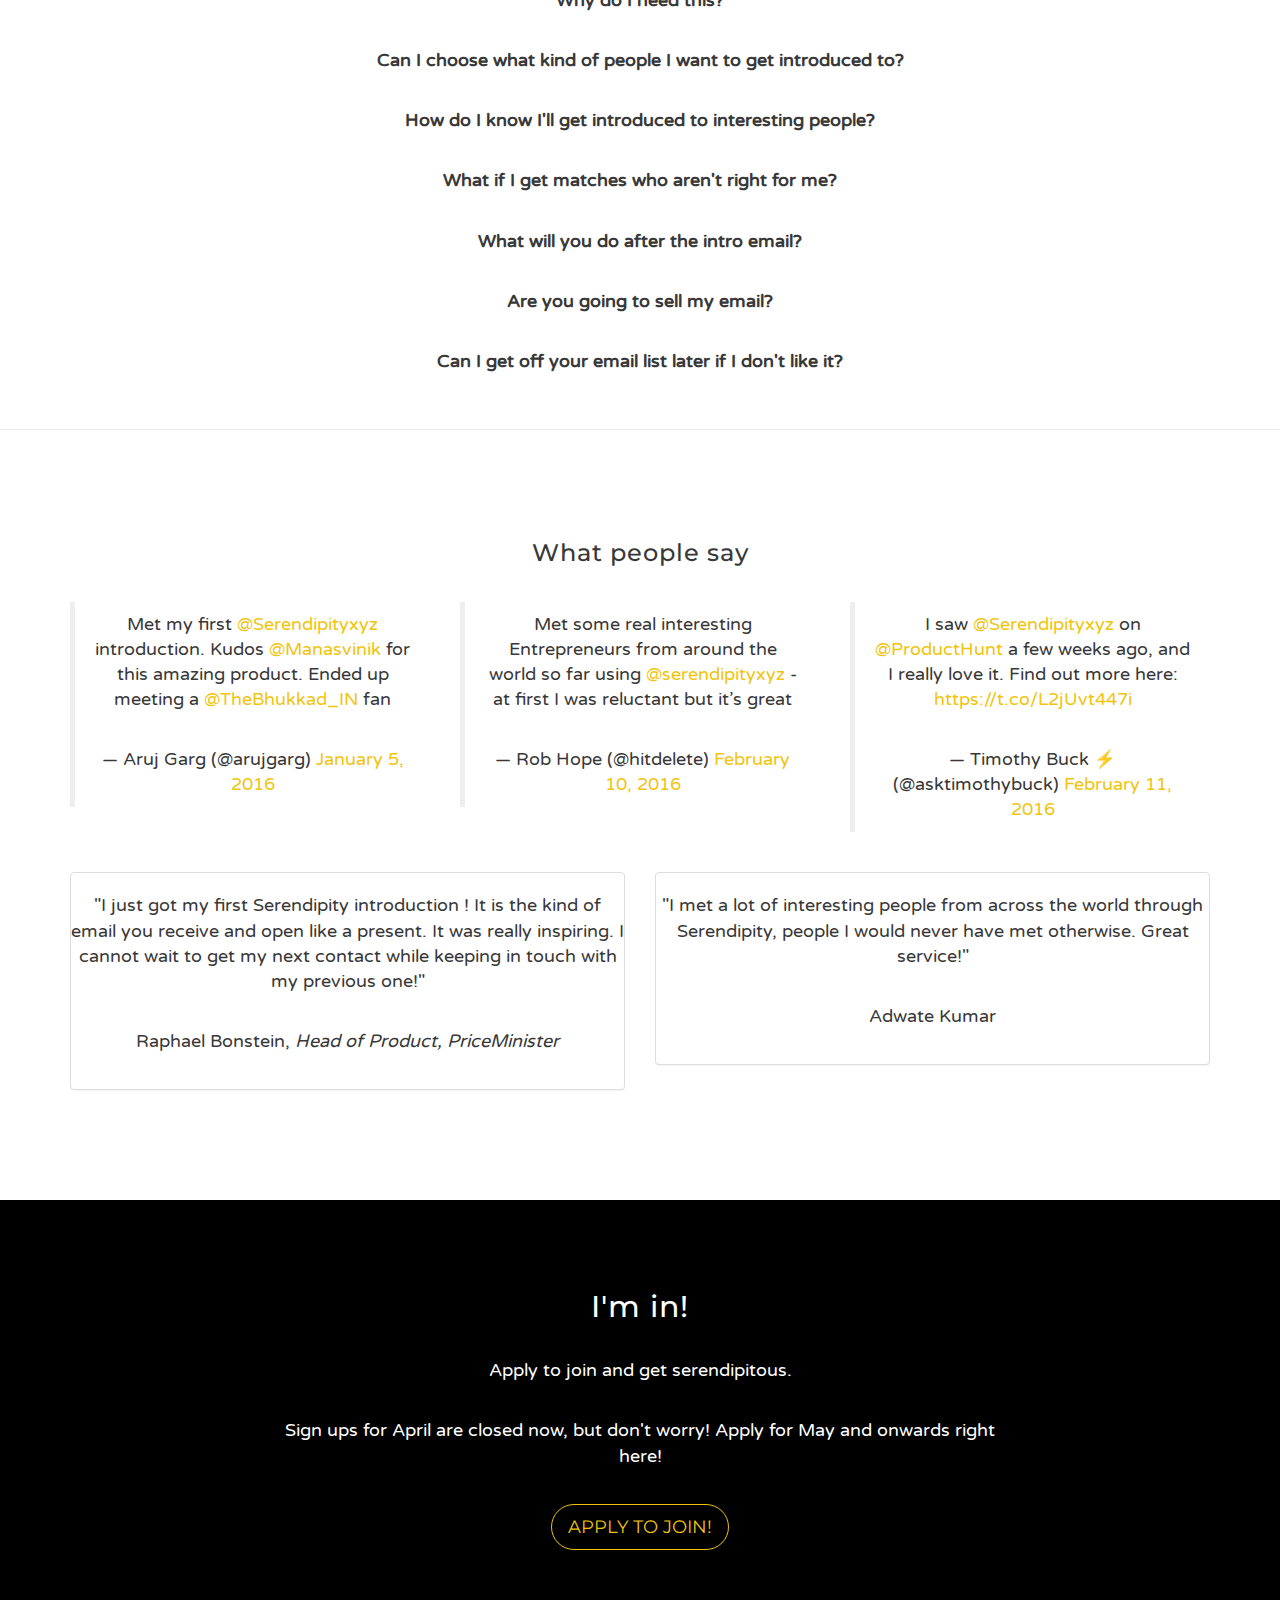
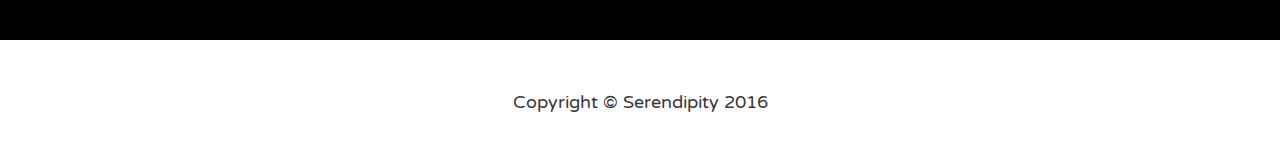
==== commit a2c70e05: "Update index.html" ====
--- a/index.html
+++ b/index.html
@@ -100,7 +100,7 @@
                     <span style="display:inline-block;margin-left:auto;margin-right:auto"><br></span>
                     <span style="display:inline-block;margin-left:auto;margin-right:auto"><a href="/"><img class="img-responsive" style="max-width:100px;" src="http://i.imgur.com/f9GKhGF.png" /></a></span>
                    <span style="display:inline-block;margin-left:auto;margin-right:auto"><br></span>
-                    <span style="display:inline-block;margin-left:auto;margin-right:auto"><a href="/"><img class="img-responsive" style="max-width:100px;" src="http://i.imgur.com/QI2D4ig.png" /></a></span>
+                    <span style="display:inline-block;margin-left:auto;margin-right:auto"><a href="/"><img class="img-responsive" style="max-width:200px;" src="http://i.imgur.com/QI2D4ig.png" /></a></span>
                     </p>
                 </div>
                 </div>
@@ -158,6 +158,39 @@
     </section>
 
     <hr>
+     <section id="testimonials" class="content-section text-center">
+            <div class="container">
+            <h3>What people say</h3>
+               <div class="row">
+                     <div class="col-lg-4">
+                        <blockquote class="twitter-tweet" data-lang="en"><p lang="en" dir="ltr">Met my first <a href="https://twitter.com/Serendipityxyz">@Serendipityxyz</a> introduction. Kudos <a href="https://twitter.com/Manasvinik">@Manasvinik</a> for this amazing product. Ended up meeting a <a href="https://twitter.com/TheBhukkad_IN">@TheBhukkad_IN</a> fan</p>&mdash; Aruj Garg (@arujgarg) <a href="https://twitter.com/arujgarg/status/684412366478413824">January 5, 2016</a></blockquote>
+<script async src="//platform.twitter.com/widgets.js" charset="utf-8"></script>
+                    </div>
+                     <div class="col-lg-4">
+                       <blockquote class="twitter-tweet" data-lang="en"><p lang="en" dir="ltr">Met some real interesting Entrepreneurs from around the world so far using <a href="https://twitter.com/Serendipityxyz">@serendipityxyz</a> - at first I was reluctant but it’s great</p>&mdash; Rob Hope (@hitdelete) <a href="https://twitter.com/hitdelete/status/697289749120335872">February 10, 2016</a></blockquote>
+<script async src="//platform.twitter.com/widgets.js" charset="utf-8"></script>
+                    </div>
+                    <div class="col-lg-4">
+                       <blockquote class="twitter-tweet" data-lang="en"><p lang="en" dir="ltr">I saw <a href="https://twitter.com/Serendipityxyz">@Serendipityxyz</a> on <a href="https://twitter.com/ProductHunt">@ProductHunt</a> a few weeks ago, and I really love it. Find out more here: <a href="https://t.co/L2jUvt447i">https://t.co/L2jUvt447i</a></p>&mdash; Timothy Buck ⚡️ (@asktimothybuck) <a href="https://twitter.com/asktimothybuck/status/697800525316804608">February 11, 2016</a></blockquote>
+<script async src="//platform.twitter.com/widgets.js" charset="utf-8"></script>
+                    </div> 
+                </div>
+                <div class="row">
+                    <div class="col-lg-6">
+                    <div class="panel panel-default" style="background-color:#fff;margin-top:20px;padding-top:20px;">
+                        <p>"I just got my first Serendipity introduction ! It is the kind of email you receive and open like a present. It was really inspiring. I cannot wait to get my next contact while keeping in touch with my previous one!"</p>
+                        <p>Raphael Bonstein, <i>Head of Product, PriceMinister</i></p>
+                    </div>
+                    </div>
+                    <div class="col-lg-6">
+                    <div class="panel panel-default" style="background-color:#fff;margin-top:20px;padding-top:20px;">
+                        <p>"I met a lot of interesting people from across the world through Serendipity, people I would never have met otherwise. Great service!"</p>
+                        <p>Adwate Kumar</p>
+                    </div>
+                    </div>
+               </div>
+            </div>
+    </section>
 
         
     <!-- Sign Up Section -->
